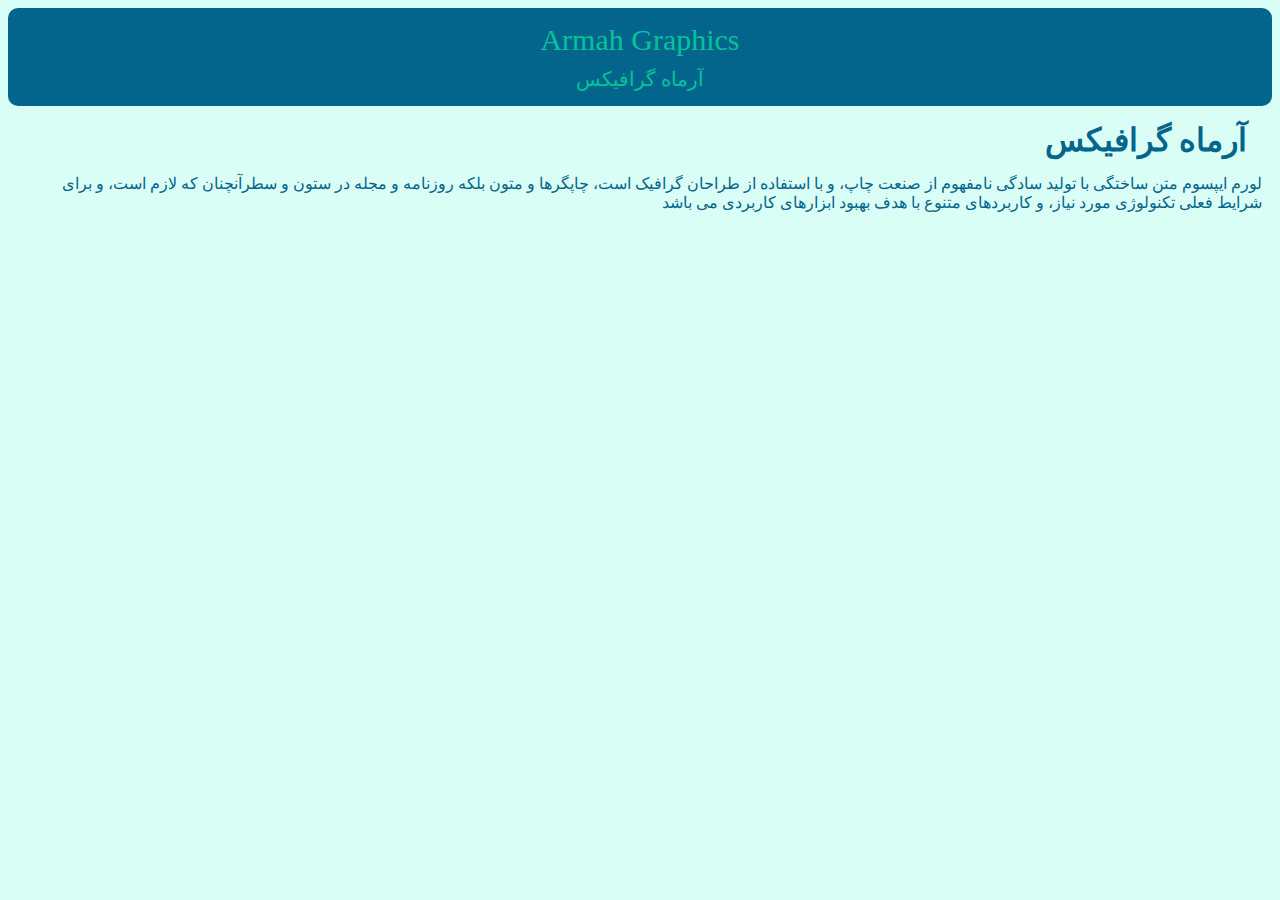
==== index.html @ c8cd3c6c "Web Site Files" ====
<!DOCTYPE html>
<html lang="en">
    <head>
        <link rel="stylesheet" href="style.css">
        <meta name="theme-color" content="#4285f4">
        <meta name="msapplication-navbutton-color" content="#4285f4">
        <meta name="apple-mobile-web-app-status-bar-style" content="#4285f4">
        <meta charset="UTF-8">
        <meta http-equiv="X-UA-Compatible" content="IE=edge">
        <meta name="viewport" content="width=device-width, initial-scale=1.0">
        <title>Armah Graphics</title>
    </head>
    <body>
        <header>
            <div class="header-div">
                <p class="header-text">Armah Graphics</p>
                <p class="header-text-fa">آرماه گرافیکس</p>
            </div>
        </header>
        <main>
            <section>
                <h1 class="sec-header">آرماه گرافیکس</h1>
                <p class="about-page">لورم ایپسوم متن ساختگی با تولید سادگی نامفهوم از صنعت چاپ، و با استفاده از طراحان گرافیک است، چاپگرها و متون بلکه روزنامه و مجله در ستون و سطرآنچنان که لازم است، و برای شرایط فعلی تکنولوژی مورد نیاز، و کاربردهای متنوع با هدف بهبود ابزارهای کاربردی می باشد</p>
            </section>
        </main>
    </body>
</html>
---- style.css ----
.header-text{
    margin: 10px;
    font-family:"FRIZON";
    font-size: 30px;
    text-align: center;
    color: #04c39b;
}
.header-text-fa{
    margin: 10px;
    font-family:"IRANSansWeb";
    font-size: 20px;
    text-align: center;
    color: #04c39b;
}
.header-div{
    padding: 5px;
    border-radius: 10px;
    background-color: #04658c;
}
body{
    background-color: #dafff7;
}
.sec-header{
    margin: 15px;
    margin-right: 25px;
    margin-top: 20ps;
    text-align: right;
    font-family: "IRANSansWeb";
    color: #04658c;
}
.about-page{
    margin: 10px;
    text-align: right;
    font-family: "IRANSansWeb";
    color: #04658c;
}
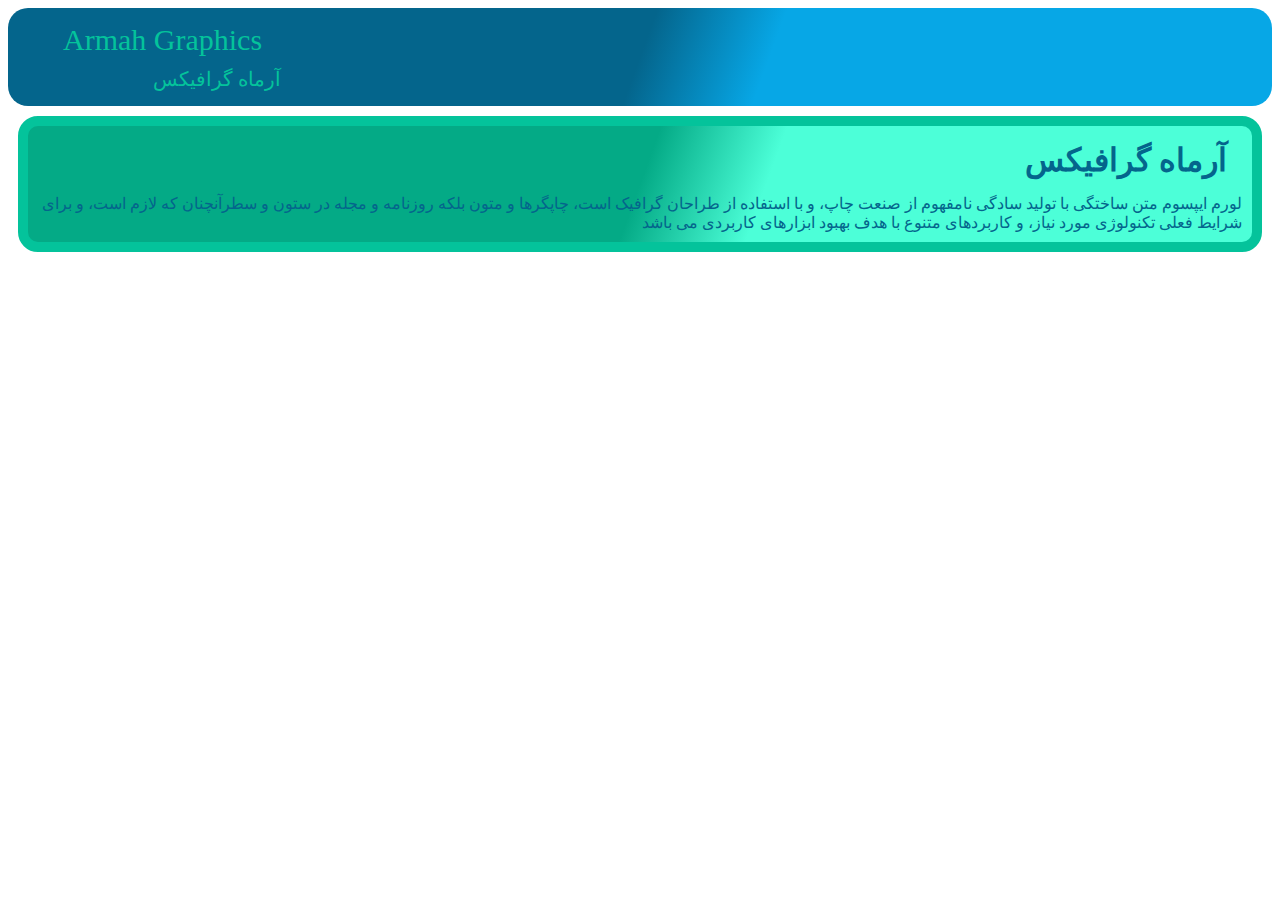
==== commit 6bf846f3: "Add files via upload" ====
--- a/index.html
+++ b/index.html
@@ -2,9 +2,9 @@
 <html lang="en">
     <head>
         <link rel="stylesheet" href="style.css">
-        <meta name="theme-color" content="#4285f4">
-        <meta name="msapplication-navbutton-color" content="#4285f4">
-        <meta name="apple-mobile-web-app-status-bar-style" content="#4285f4">
+        <meta name="theme-color" content="#04c39b">
+        <meta name="msapplication-navbutton-color" content="#04c39b">
+        <meta name="apple-mobile-web-app-status-bar-style" content="#04c39b">
         <meta charset="UTF-8">
         <meta http-equiv="X-UA-Compatible" content="IE=edge">
         <meta name="viewport" content="width=device-width, initial-scale=1.0">
@@ -19,8 +19,10 @@
         </header>
         <main>
             <section>
-                <h1 class="sec-header">آرماه گرافیکس</h1>
-                <p class="about-page">لورم ایپسوم متن ساختگی با تولید سادگی نامفهوم از صنعت چاپ، و با استفاده از طراحان گرافیک است، چاپگرها و متون بلکه روزنامه و مجله در ستون و سطرآنچنان که لازم است، و برای شرایط فعلی تکنولوژی مورد نیاز، و کاربردهای متنوع با هدف بهبود ابزارهای کاربردی می باشد</p>
+                <div class="section-1">
+                    <h1 class="sec-header">آرماه گرافیکس</h1>
+                    <p class="about-page">لورم ایپسوم متن ساختگی با تولید سادگی نامفهوم از صنعت چاپ، و با استفاده از طراحان گرافیک است، چاپگرها و متون بلکه روزنامه و مجله در ستون و سطرآنچنان که لازم است، و برای شرایط فعلی تکنولوژی مورد نیاز، و کاربردهای متنوع با هدف بهبود ابزارهای کاربردی می باشد</p>
+                </div>
             </section>
         </main>
     </body>
--- a/style.css
+++ b/style.css
@@ -1,24 +1,26 @@
 .header-text{
     margin: 10px;
+    margin-left: 50px;
     font-family:"FRIZON";
     font-size: 30px;
-    text-align: center;
+    text-align: left;
     color: #04c39b;
 }
 .header-text-fa{
     margin: 10px;
+    margin-left: 140px;
     font-family:"IRANSansWeb";
     font-size: 20px;
-    text-align: center;
+    text-align: left;
     color: #04c39b;
 }
 .header-div{
+    background: linear-gradient(110deg, #04658c 50%, #07a7e6 60%);
     padding: 5px;
-    border-radius: 10px;
-    background-color: #04658c;
+    border-radius: 20px;
 }
 body{
-    background-color: #dafff7;
+    background-color: #ffffff;
 }
 .sec-header{
     margin: 15px;
@@ -33,4 +35,11 @@
     text-align: right;
     font-family: "IRANSansWeb";
     color: #04658c;
+}
+.section-1{
+    background: linear-gradient(110deg, #04aa86 50%, #4cffd8 60%);
+    margin: 10px;
+    background-color: #04c39b;
+    border: solid #04c39b 10px;
+    border-radius: 20px;
 }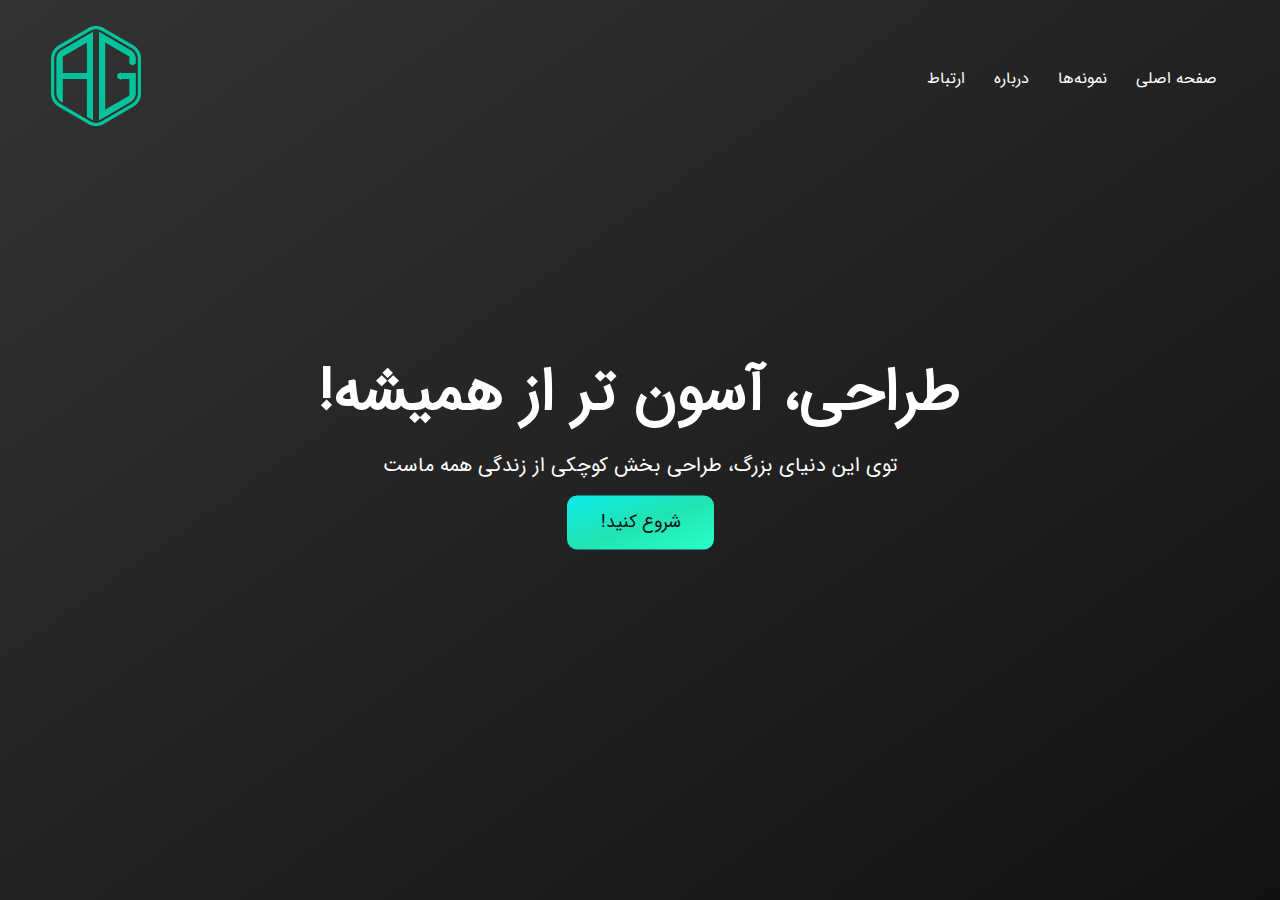
==== commit b3099775: "Add files via upload" ====
--- a/index.html
+++ b/index.html
@@ -1,29 +1,49 @@
 <!DOCTYPE html>
 <html lang="en">
-    <head>
-        <link rel="stylesheet" href="style.css">
-        <meta name="theme-color" content="#04c39b">
-        <meta name="msapplication-navbutton-color" content="#04c39b">
-        <meta name="apple-mobile-web-app-status-bar-style" content="#04c39b">
-        <meta charset="UTF-8">
-        <meta http-equiv="X-UA-Compatible" content="IE=edge">
-        <meta name="viewport" content="width=device-width, initial-scale=1.0">
-        <title>Armah Graphics</title>
-    </head>
-    <body>
-        <header>
-            <div class="header-div">
-                <p class="header-text">Armah Graphics</p>
-                <p class="header-text-fa">آرماه گرافیکس</p>
+<head>
+    <style>
+        @font-face {
+            font-family: iransans;
+            src: url(/assests/Fonts/IRANSansWeb.cdb1.ttf);
+        }
+    </style>
+    <link rel="stylesheet" href="assests/css/style.css">
+    <meta name="theme-color" content="#04c39b">
+    <meta name="msapplication-navbutton-color" content="#04c39b">
+    <meta name="apple-mobile-web-app-status-bar-style" content="#04c39b">
+    <meta charset="UTF-8">
+    <meta http-equiv="X-UA-Compatible" content="IE=edge">
+    <meta name="viewport" content="width=device-width, initial-scale=1.0">
+    <title>Armah Graphics</title>
+</head>
+<body>
+    <header>
+        <nav>
+            <a href="index.html"><img src="assests/Images/logog.png"></a>
+            <div class="nav-links">
+                <a href="">ارتباط</a>
+                <a href="">درباره</a>
+                <a href="">نمونه‌ها</a>
+                <a href="">صفحه اصلی</a>
             </div>
-        </header>
-        <main>
-            <section>
-                <div class="section-1">
-                    <h1 class="sec-header">آرماه گرافیکس</h1>
-                    <p class="about-page">لورم ایپسوم متن ساختگی با تولید سادگی نامفهوم از صنعت چاپ، و با استفاده از طراحان گرافیک است، چاپگرها و متون بلکه روزنامه و مجله در ستون و سطرآنچنان که لازم است، و برای شرایط فعلی تکنولوژی مورد نیاز، و کاربردهای متنوع با هدف بهبود ابزارهای کاربردی می باشد</p>
+            <button class="hamburger">
+                <div class="bar"></div>
+            </button>
+            <nav class="mobile-nav">
+                <div class="mobile-nav-links">
+                    <a href="">صفحه اصلی</a>
+                    <a href="">نمونه‌ها</a>
+                    <a href="">درباره</a>
+                    <a href="">ارتباط</a>
                 </div>
-            </section>
-        </main>
-    </body>
+            </nav>
+        </nav>
+        <div class="welcome">
+        <h1>!طراحی، آسون تر از همیشه</h1>
+        <p>توی این دنیای بزرگ، طراحی بخش کوچکی از زندگی همه ماست</p>
+        <a href="#" class="start-btn">!شروع کنید</a>
+        </div>
+    </header>
+    <script src="assests/js/main.js"></script>
+</body>
 </html>--- a/assests/css/style.css
+++ b/assests/css/style.css
@@ -0,0 +1,178 @@
+* {
+    font-family: iransans;
+    margin: 0;
+    padding: 0;
+}
+header{
+    min-height: 100vh;
+    width: 100%;
+    background-image: linear-gradient(to bottom right, #333333, #121212);
+    background-size: cover;
+    background-position: center;
+    position: relative;
+}
+header.actived{
+    background-color: #222b38;
+    background-image: none;
+}
+header nav{
+    display: flex;
+    justify-content: space-between;
+    padding: 2% 4%;
+    align-items: center;
+}
+nav img{
+    width: 90px;
+    height: 100px;
+}
+.nav-links{
+    flex: 1;
+    text-align: right;
+}
+.nav-links a{
+    display: inline-block;
+    padding: 8px 12px;
+    position: relative;
+    color: #fff;
+    text-decoration: none;
+}
+.nav-links a::after{
+    content: '';
+    display: block;
+    width: 0%;
+    height: 2px;
+    margin: auto;
+    background: #03c39a;
+    transition: 0.4s;
+}
+.nav-links a:hover::after{
+    width: 100%;
+}
+.mobile-nav{
+    display: block;
+    position: fixed;
+    top: 0;
+    left: 100%;
+    width: 100%;
+    min-height: 100vh;
+    z-index: 98;
+    background-color: #222b38;
+    margin-top: 120px;
+    transition: 0.4s;
+}
+.mobile-nav.actived{
+    left: 0;
+}
+.mobile-nav a{
+    display: block;
+    text-align: center;
+    margin: 0 auto 16px;
+    width: 100%;
+    max-width: 200px;
+    padding: 12px 16px;
+    background-color: #233572;
+    text-decoration: none;
+    color: #fff;
+    transition: 0.3s;
+}
+.mobile-nav a:hover{
+    background-color: #344fa8;
+}
+.hamburger{
+    display: block;
+    width: 35px;
+    height: 35px;
+    cursor: pointer;
+    background: none;
+    appearance: none;
+    border: none;
+    outline: none;
+}
+.hamburger .bar, .hamburger:after, .hamburger:before{
+    content: '';
+    display: block;
+    width: 100%;
+    height: 5px;
+    background-color: #03c39a;
+    margin: 6px 0px;
+    transition: 0.4s;
+}
+.hamburger.actived:before{
+    transform: rotate(-45deg) translate(-9px, 6px);
+}
+.hamburger.actived:after{
+    transform: rotate(45deg) translate(-9px, -7px);
+}
+.hamburger.actived .bar{
+    opacity: 0;
+}
+.welcome{
+    width: 90%;
+    color: #fff;
+    position: absolute;
+    top: 50%;
+    left: 50%;
+    transform: translate(-50%,-50%);
+    text-align: center;
+}
+.welcome h1{
+    font-size: 60px;
+}
+.welcome p{
+    font-size: 20px;
+    padding: 10px;
+}
+.start-btn{
+    display: inline-block;
+    text-decoration: none;
+    color: #121212;
+    font-size: 18px;
+    padding: 12px 34px;
+    margin: 5px;
+    border-radius: 10px;
+    background-image: linear-gradient(to bottom right, #0CEBEB, #20E3B2, #29FFC6);
+}
+.start-btn::after{
+    content: '';
+    display: block;
+    width: 0%;
+    height: 2px;
+    margin: auto;
+    background: #121212;
+    transition: 0.4s;
+}
+.start-btn:hover::after{
+    width: 100%;
+}
+@media (max-width: 768px) {
+    nav img{
+        padding-top: 4%;
+        width: 80px;
+        height: 90px;
+    }
+    .hamburger{
+        margin-right: 2%;
+    }
+    .welcome h1{
+        font-size: 30px;
+    }
+    .welcome p{
+        margin-top: 15px;
+        font-size: 16px;
+    }
+    .start-btn{
+        margin-top: 30px;
+        font-size: 16px;
+    }
+    .nav-links{
+        display: none;
+    }
+}
+@media (min-width:1024px) {
+    .mobile-nav{
+        display: none;
+    }
+    .hamburger{
+        display: none;
+    }
+}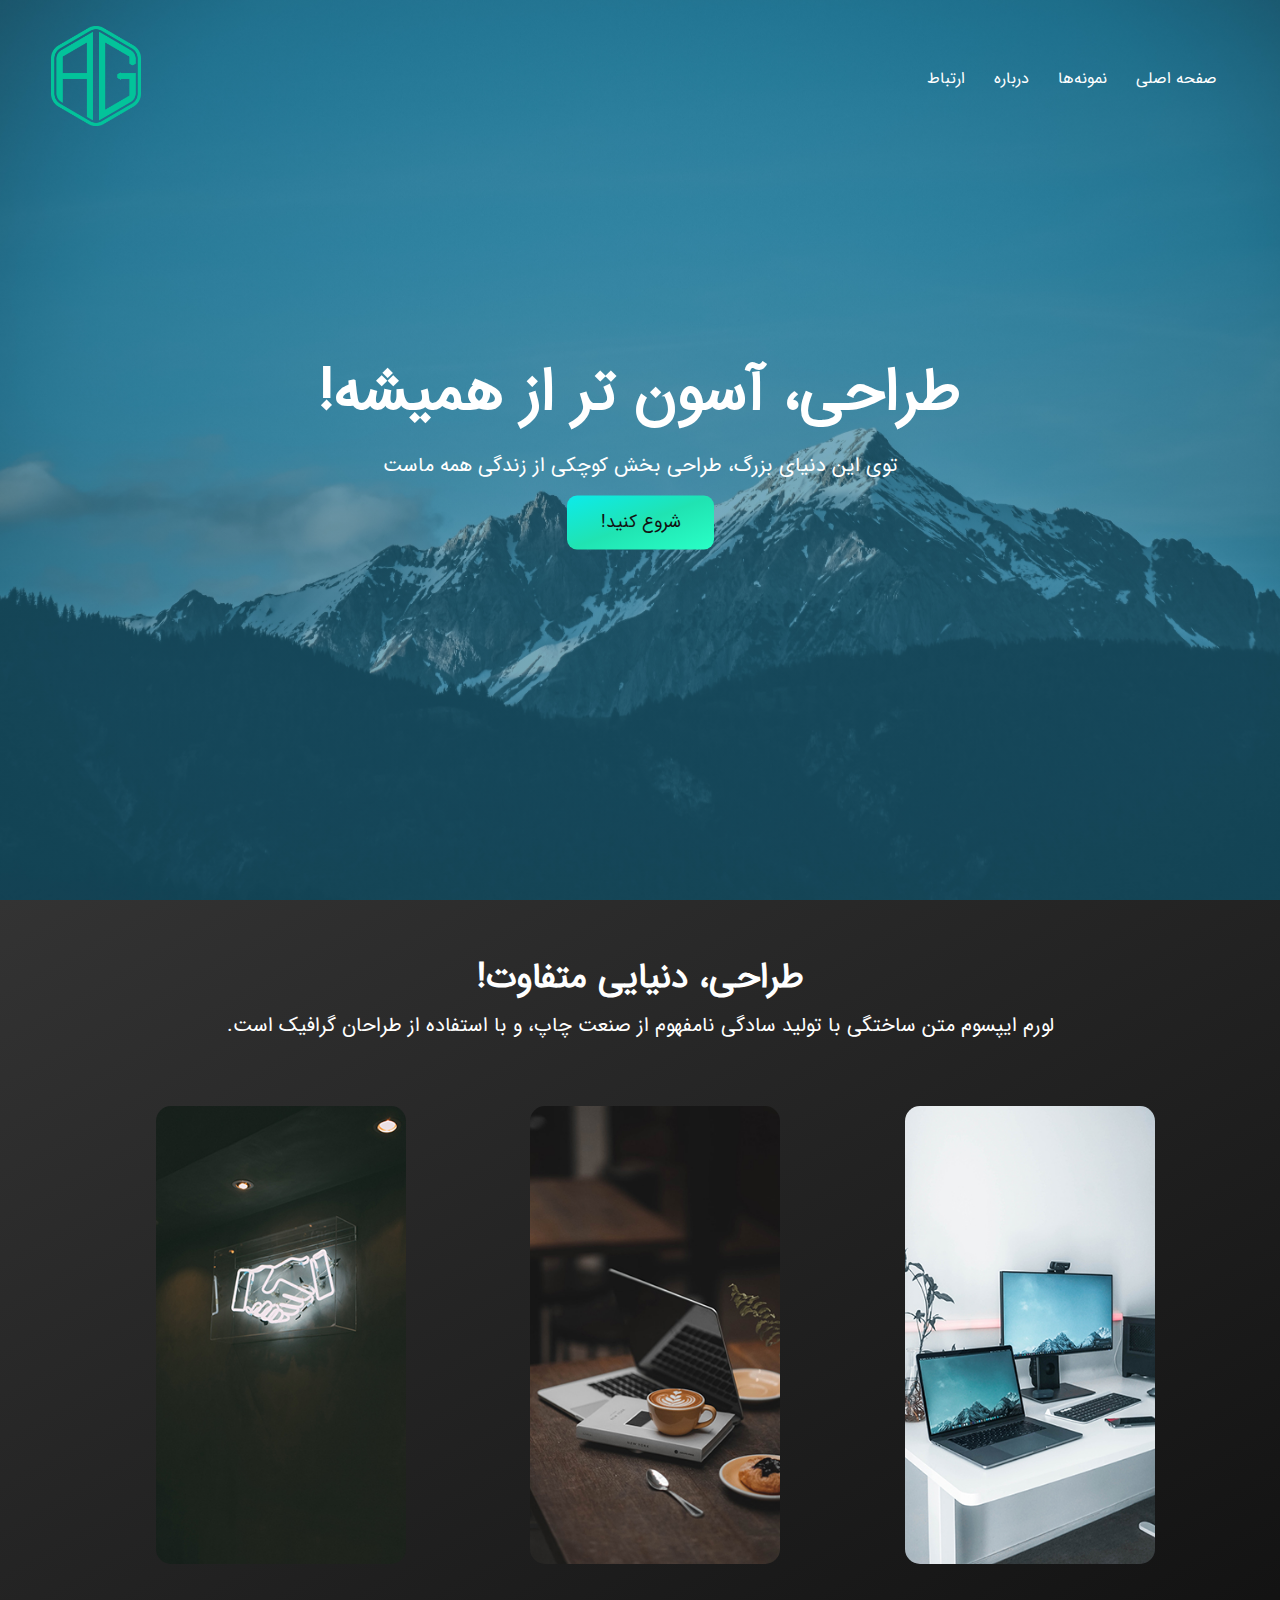
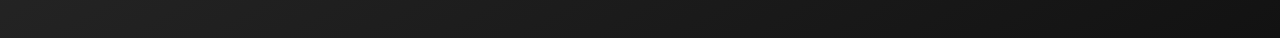
==== commit 243288e7: "Add files via upload" ====
--- a/index.html
+++ b/index.html
@@ -4,10 +4,10 @@
     <style>
         @font-face {
             font-family: iransans;
-            src: url(/assests/Fonts/IRANSansWeb.cdb1.ttf);
+            src: url(../assets/Fonts/IRANSansWeb.cdb1.ttf);
         }
     </style>
-    <link rel="stylesheet" href="assests/css/style.css">
+    <link rel="stylesheet" href="../assets/css/style.css">
     <meta name="theme-color" content="#04c39b">
     <meta name="msapplication-navbutton-color" content="#04c39b">
     <meta name="apple-mobile-web-app-status-bar-style" content="#04c39b">
@@ -19,7 +19,7 @@
 <body>
     <header>
         <nav>
-            <a href="index.html"><img src="assests/Images/logog.png"></a>
+            <a href="index.html"><img src="../assets/Images/logog.png"></a>
             <div class="nav-links">
                 <a href="">ارتباط</a>
                 <a href="">درباره</a>
@@ -44,6 +44,52 @@
         <a href="#" class="start-btn">!شروع کنید</a>
         </div>
     </header>
-    <script src="assests/js/main.js"></script>
+    <main>
+        <div class="projects">
+            <div class="header-text">
+                <h2>!طراحی، دنیایی متفاوت</h2>
+                <p>.لورم ایپسوم متن ساختگی با تولید سادگی نامفهوم از صنعت چاپ، و با استفاده از طراحان گرافیک است</p>
+            </div>
+            <div class="grid">
+                <div class="image">
+                    <figure class="figur">
+                        <img src="../assets/Images/img 1.jpg">
+                        <figcaption>
+                            <span>
+                                <h2>همکاری سودمند</h2>
+                                <p>همکاری با ما، از هر لحاظ برای شما سودمند است، چه کوتاه مدت چه بلند مدت</p>
+                            </span>
+                        </figcaption>
+                        <a></a>
+                    </figure>
+                </div>
+                <div class="image">
+                    <figure class="figur">
+                        <img src="../assets/Images/img 2.jpg">
+                        <figcaption>
+                            <span>
+                                <h2>همکاری لذت بخش</h2>
+                                <p>همکاری با ما، برای شما لذت بخش خواهد بود، چون نتیجه کار لذت بخش است</p>
+                            </span>
+                        </figcaption>
+                        <a></a>
+                    </figure>
+                </div>
+                <div class="image">
+                    <figure class="figur">
+                        <img src="../assets/Images/img 3.jpg">
+                        <figcaption>
+                            <span>
+                                <h2>همکاری تخصصی</h2>
+                                <p>همکاری با ما، کاملا تخصص محور پیش خواهد رفت زیرا که این تخصص ما است</p>
+                            </span>
+                        </figcaption>
+                        <a></a>
+                    </figure>
+                </div>
+            </div>
+        </div>
+    </main>
+    <script src="../assets/js/main.js"></script>
 </body>
 </html>--- a/assets/css/style.css
+++ b/assets/css/style.css
@@ -0,0 +1,416 @@
+* {
+  font-family: iransans;
+  margin: 0;
+  padding: 0;
+  box-sizing: border-box;
+}
+
+/* Header And Navigation */
+
+header {
+  min-height: 100vh;
+  width: 100%;
+  background-image: linear-gradient(rgba(4, 102, 141, 0.5),rgba(4, 102, 141, 0.5)),url(../Images/Banner.jpg);
+  background-size: cover;
+  background-position: center;
+  position: relative;
+}
+
+header.actived {
+  background-color: #222b38;
+  background-image: none;
+}
+
+header nav {
+  display: flex;
+  justify-content: space-between;
+  padding: 2% 4%;
+  align-items: center;
+}
+
+nav img {
+  width: 90px;
+  height: 100px;
+}
+
+.nav-links {
+  flex: 1;
+  text-align: right;
+}
+
+.nav-links a {
+  display: inline-block;
+  padding: 8px 12px;
+  position: relative;
+  color: #fff;
+  text-decoration: none;
+}
+
+.nav-links a::after {
+  content: '';
+  display: block;
+  width: 0%;
+  height: 2px;
+  margin: auto;
+  background: #03c39a;
+  transition: 0.4s;
+}
+
+.nav-links a:hover::after {
+  width: 100%;
+}
+
+/* Mobile Navigation */
+
+.mobile-nav {
+  display: block;
+  position: fixed;
+  top: 0;
+  left: 100%;
+  width: 100%;
+  min-height: 100vh;
+  z-index: 98;
+  background-color: #222b38;
+  margin-top: 120px;
+  transition: 0.4s;
+}
+
+.mobile-nav.actived {
+  left: 0;
+}
+
+.mobile-nav a {
+  display: block;
+  text-align: center;
+  margin: 0 auto 16px;
+  width: 100%;
+  max-width: 200px;
+  padding: 12px 16px;
+  background-color: #233572;
+  text-decoration: none;
+  color: #fff;
+  transition: 0.3s;
+}
+
+.mobile-nav a:hover {
+  background-color: #344fa8;
+}
+
+.hamburger {
+  display: block;
+  width: 35px;
+  height: 35px;
+  cursor: pointer;
+  background: none;
+  appearance: none;
+  border: none;
+  outline: none;
+}
+
+.hamburger .bar, .hamburger:after, .hamburger:before {
+  content: '';
+  display: block;
+  width: 100%;
+  height: 5px;
+  background-color: #03c39a;
+  margin: 6px 0px;
+  transition: 0.4s;
+}
+
+.hamburger.actived:before {
+  transform: rotate(-45deg) translate(-9px, 6px);
+}
+
+.hamburger.actived:after {
+  transform: rotate(45deg) translate(-9px, -7px);
+}
+
+.hamburger.actived .bar {
+  opacity: 0;
+}
+
+/* Header */
+
+.welcome {
+  width: 90%;
+  color: #fff;
+  position: absolute;
+  top: 50%;
+  left: 50%;
+  transform: translate(-50%,-50%);
+  text-align: center;
+}
+
+.welcome h1 {
+  font-size: 60px;
+}
+
+.welcome p {
+  font-size: 20px;
+  padding: 10px;
+}
+
+.start-btn {
+  display: inline-block;
+  text-decoration: none;
+  color: #121212;
+  font-size: 18px;
+  padding: 12px 34px;
+  margin: 5px;
+  border-radius: 10px;
+  background-image: linear-gradient(to bottom right, #0CEBEB, #20E3B2, #29FFC6);
+}
+
+.start-btn::after {
+  content: '';
+  display: block;
+  width: 0%;
+  height: 2px;
+  margin: auto;
+  background: #121212;
+  transition: 0.4s;
+}
+
+.start-btn:hover::after {
+  width: 100%;
+}
+
+.header-text {
+  text-align: center;
+  margin: auto;
+  padding-top: 50px;
+  padding-bottom: 50px;
+  color: #fff;
+}
+
+.header-text h2 {
+  font-size: 35px;
+}
+
+.header-text p {
+  padding: 5px;
+  font-size: 20px;
+}
+
+/* Projects Section */
+
+.projects {
+  background-image: linear-gradient(to bottom right, #333333, #121212);
+  width: 100%;
+  max-width: 1600px;
+  margin: 0 auto;
+  padding-left: 10%;
+  padding-right: 10%;
+  padding-bottom: 5%;
+}
+
+.projects .grid {
+  display: flex;
+  justify-content: space-between;
+}
+
+.grid .image {
+  position: relative;
+  float: left;
+  width: 250px;
+  height: auto;
+  aspect-ratio: 300 / 550;
+  margin: 0 0 0 25px;
+  padding: 0;
+}
+
+.grid div span {
+  position: absolute;
+  bottom: 0px;
+  left: 0;
+  display: block;
+  width: 250px;
+  margin: 0;
+  padding: 0;
+  color: #222;
+  font-size: 18px;
+  text-decoration: none;
+  text-align: center;
+  -webkit-transition: .3s ease-in-out;
+  -moz-transition: .3s ease-in-out;
+  transition: .3s ease-in-out;
+  opacity: 0;
+}
+
+.grid .image img {
+  width: 250px;
+  height: 458px;
+  aspect-ratio: 300 / 550;
+}
+
+.figur {
+  border-radius: 15px;
+  color: #fff;
+  transform: scale(1);
+  position: relative;
+  float: left;
+  overflow: hidden;
+  margin: 10px 1%;
+  width: 250px;
+  height: 458px;
+  aspect-ratio: 300 / 550;
+  color: #000000;
+  text-align: center;
+  overflow: hidden;
+  transition: .3s ease-in-out;
+}
+
+.figur * {
+  transition: all 0.6s ease;
+}
+
+.figur img {
+  opacity: 1;
+  width: 100%;
+  -webkit-transition: opacity 0.35s;
+  transition: opacity 0.35s;
+  -webkit-transition: .3s ease-in-out;
+  transition: .3s ease-in-out;
+}
+
+.figur:after {
+  background: #ffffff;
+  width: 120%;
+  height: 120%;
+  position: absolute;
+  left: 0;
+  bottom: 0;
+  content: '';
+  opacity: 0.75;
+  -webkit-transform: skew(-45deg) scaleX(0);
+  transform: skew(-45deg) scaleX(0);
+  -webkit-transition: all 0.3s ease-in-out;
+  transition: all 0.3s ease-in-out;
+}
+
+.figur figcaption {
+  position: absolute;
+  top: 62%;
+  left: 0;
+  width: 100%;
+  -webkit-transform: translateY(-50%);
+  transform: translateY(-50%);
+  z-index: 1;
+}
+
+.figur span {
+  margin: 0;
+  width: 100%;
+  opacity: 0;
+}
+
+.figur span p {
+  padding: 0 20px;
+  font-size: 0.8em;
+  font-weight: 500;
+}
+
+.figur span h2 {
+  padding: 0 15px;
+  display: inline-block;
+  font-weight: bold;
+}
+
+.figur a {
+  left: 0;
+  right: 0;
+  top: 0;
+  bottom: 0;
+  position: absolute;
+  z-index: 1;
+}
+
+.figur:hover:after,
+.figur.hover:after {
+  -webkit-transform: skew(-45deg) scaleX(1);
+  transform: skew(-45deg) scaleX(1);
+  transition: all 400ms cubic-bezier(0.175, 0.885, 0.32, 1.275);
+}
+
+.figur:hover figcaption span,
+.figur.hover figcaption span {
+  -webkit-transform: translate3d(0%, 0%, 0);
+  transform: translate3d(0%, 0%, 0);
+  -webkit-transition-delay: 0.2s;
+  transition-delay: 0.2s;
+}
+
+.figur:hover figcaption span,
+.figur.hover figcaption span {
+  opacity: 1;
+}
+
+.figur:hover figcaption span,
+.figur.hover figcaption span {
+  opacity: 0.7;
+}
+
+.figur:hover img {
+  transform: scale(1.3);
+}
+
+/* Responsiving */
+
+@media (max-width: 768px) {
+  nav img{
+      padding-top: 4%;
+      width: 70px;
+      height: 80px;
+  }
+
+  .grid {
+    flex-direction: column;
+  }
+
+  .grid .image {
+    margin: 0 0 20px 17.5px;
+    padding: 0;
+  }
+
+  .hamburger{
+      margin-right: 2%;
+  }
+
+  .welcome h1{
+      font-size: 27px;
+  }
+
+  .welcome p{
+      margin-top: 15px;
+      font-size: 16px;
+  }
+
+  .header-text h2{
+      font-size: 25px;
+  }
+
+  .header-text p{
+      font-size: 16px;
+  }
+
+  .start-btn{
+      margin-top: 30px;
+      font-size: 16px;
+  }
+
+  .nav-links{
+      display: none;
+  }
+
+}
+
+@media (min-width:768px) {
+  .mobile-nav{
+      display: none;
+  }
+
+  .hamburger{
+      display: none;
+  }
+  
+}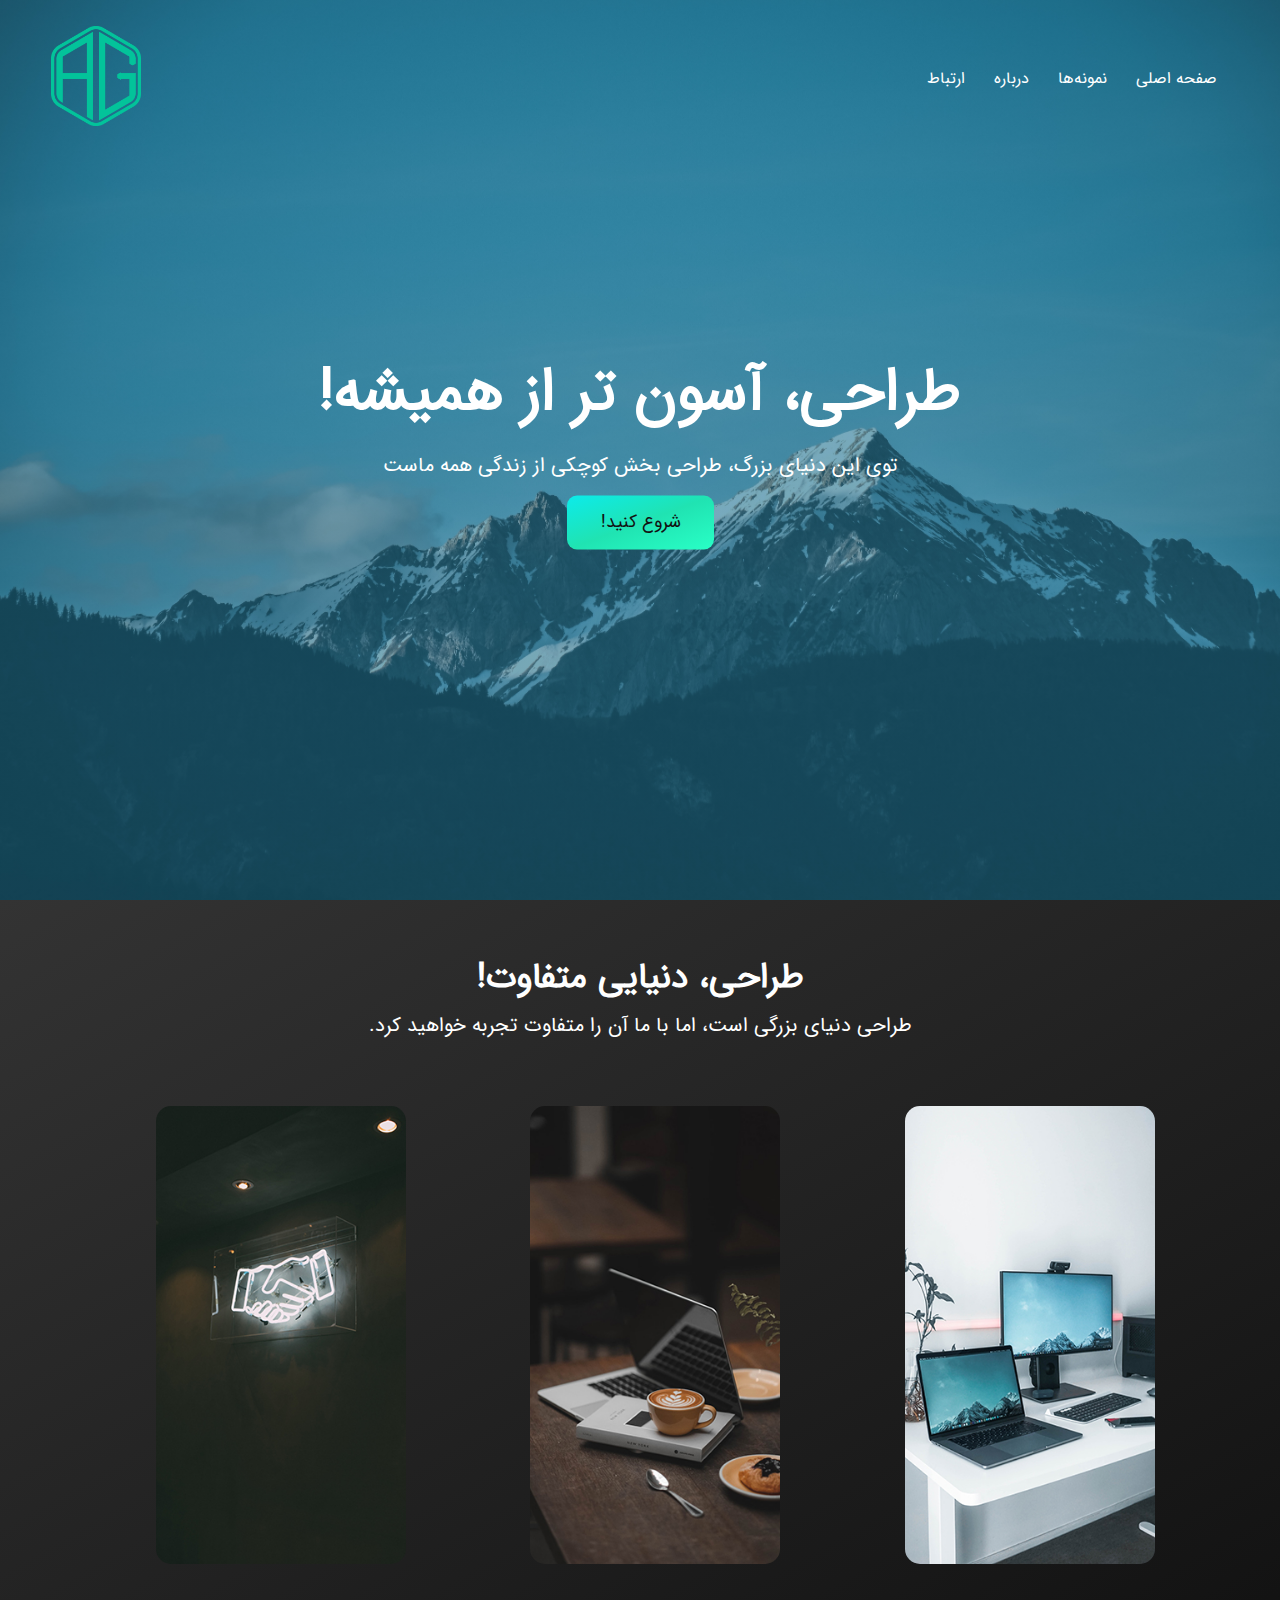
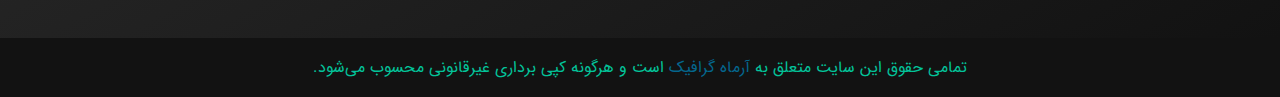
==== commit 75cf8316: "Update Site" ====
--- a/index.html
+++ b/index.html
@@ -4,22 +4,23 @@
     <style>
         @font-face {
             font-family: iransans;
-            src: url(../assets/Fonts/IRANSansWeb.cdb1.ttf);
+            src: url(./assets/Fonts/IRANSansWeb.cdb1.ttf);
         }
     </style>
-    <link rel="stylesheet" href="../assets/css/style.css">
+    <link rel="stylesheet" href="./assets/css/style.css">
     <meta name="theme-color" content="#04c39b">
     <meta name="msapplication-navbutton-color" content="#04c39b">
     <meta name="apple-mobile-web-app-status-bar-style" content="#04c39b">
     <meta charset="UTF-8">
     <meta http-equiv="X-UA-Compatible" content="IE=edge">
     <meta name="viewport" content="width=device-width, initial-scale=1.0">
+    <script src="https://ajax.googleapis.com/ajax/libs/jquery/3.6.0/jquery.min.js"></script>
     <title>Armah Graphics</title>
 </head>
 <body>
     <header>
         <nav>
-            <a href="index.html"><img src="../assets/Images/logog.png"></a>
+            <a href="index.html"><img src="./assets/Images/logog.png"></a>
             <div class="nav-links">
                 <a href="">ارتباط</a>
                 <a href="">درباره</a>
@@ -47,13 +48,13 @@
     <main>
         <div class="projects">
             <div class="header-text">
-                <h2>!طراحی، دنیایی متفاوت</h2>
-                <p>.لورم ایپسوم متن ساختگی با تولید سادگی نامفهوم از صنعت چاپ، و با استفاده از طراحان گرافیک است</p>
+                <h2 class="white">!طراحی، دنیایی متفاوت</h2>
+                <p>.طراحی دنیای بزرگی است، اما با ما آن را متفاوت تجربه خواهید کرد</p>
             </div>
             <div class="grid">
                 <div class="image">
-                    <figure class="figur">
-                        <img src="../assets/Images/img 1.jpg">
+                    <figure class="figur" id="figur1">
+                        <img src="./assets/Images/img 1.jpg">
                         <figcaption>
                             <span>
                                 <h2>همکاری سودمند</h2>
@@ -64,8 +65,8 @@
                     </figure>
                 </div>
                 <div class="image">
-                    <figure class="figur">
-                        <img src="../assets/Images/img 2.jpg">
+                    <figure class="figur" id="figur2">
+                        <img src="./assets/Images/img 2.jpg">
                         <figcaption>
                             <span>
                                 <h2>همکاری لذت بخش</h2>
@@ -76,8 +77,8 @@
                     </figure>
                 </div>
                 <div class="image">
-                    <figure class="figur">
-                        <img src="../assets/Images/img 3.jpg">
+                    <figure class="figur" id="figur3">
+                        <img src="./assets/Images/img 3.jpg">
                         <figcaption>
                             <span>
                                 <h2>همکاری تخصصی</h2>
@@ -90,6 +91,11 @@
             </div>
         </div>
     </main>
-    <script src="../assets/js/main.js"></script>
+    <footer>
+        <div class="copy_right">
+            <p>.تمامی حقوق این سایت متعلق به<a href=""> آرماه گرافیک </a>است و هرگونه کپی برداری غیرقانونی محسوب می‌شود</p>
+        </div>
+    </footer>
+    <script src="./assets/js/main.js"></script>
 </body>
 </html>--- a/assets/css/style.css
+++ b/assets/css/style.css
@@ -111,21 +111,23 @@
   content: '';
   display: block;
   width: 100%;
-  height: 5px;
+  height: 4px;
   background-color: #03c39a;
   margin: 6px 0px;
-  transition: 0.4s;
+  border-radius: 25px;
+  transition: .4s;
 }
 
 .hamburger.actived:before {
-  transform: rotate(-45deg) translate(-9px, 6px);
+  transform: rotate(-45deg) translate(-7px, 6px);
 }
 
 .hamburger.actived:after {
-  transform: rotate(45deg) translate(-9px, -7px);
+  transform: rotate(45deg) translate(-8px, -7px);
 }
 
 .hamburger.actived .bar {
+  transform: translate(-40px);
   opacity: 0;
 }
 
@@ -187,6 +189,14 @@
   font-size: 35px;
 }
 
+.header-text .white {
+  color: #fff;
+}
+
+.header-text .blue {
+  color: #0CEBEB;
+}
+
 .header-text p {
   padding: 5px;
   font-size: 20px;
@@ -271,10 +281,50 @@
   transition: opacity 0.35s;
   -webkit-transition: .3s ease-in-out;
   transition: .3s ease-in-out;
+  box-shadow: #fff;
+}
+
+.figur figcaption {
+  position: absolute;
+  top: 62%;
+  left: 0;
+  width: 100%;
+  -webkit-transform: translateY(-50%);
+  transform: translateY(-50%);
+  z-index: 1;
+}
+
+.figur span {
+  margin: 0;
+  width: 100%;
+  opacity: 0;
+}
+
+.figur span p {
+  padding: 0 20px;
+  font-size: 0.8em;
+  font-weight: 500;
+  color: #fff;
+}
+
+.figur span h2 {
+  padding: 0 15px;
+  display: inline-block;
+  font-weight: bold;
+  color: #fff;
+}
+
+.figur a {
+  left: 0;
+  right: 0;
+  top: 0;
+  bottom: 0;
+  position: absolute;
+  z-index: 1;
 }
 
 .figur:after {
-  background: #ffffff;
+  background: #04668d;
   width: 120%;
   height: 120%;
   position: absolute;
@@ -284,65 +334,22 @@
   opacity: 0.75;
   -webkit-transform: skew(-45deg) scaleX(0);
   transform: skew(-45deg) scaleX(0);
-  -webkit-transition: all 0.3s ease-in-out;
-  transition: all 0.3s ease-in-out;
-}
-
-.figur figcaption {
-  position: absolute;
-  top: 62%;
-  left: 0;
-  width: 100%;
-  -webkit-transform: translateY(-50%);
-  transform: translateY(-50%);
-  z-index: 1;
-}
-
-.figur span {
-  margin: 0;
-  width: 100%;
-  opacity: 0;
-}
-
-.figur span p {
-  padding: 0 20px;
-  font-size: 0.8em;
-  font-weight: 500;
-}
-
-.figur span h2 {
-  padding: 0 15px;
-  display: inline-block;
-  font-weight: bold;
-}
-
-.figur a {
-  left: 0;
-  right: 0;
-  top: 0;
-  bottom: 0;
-  position: absolute;
-  z-index: 1;
-}
-
-.figur:hover:after,
-.figur.hover:after {
+  -webkit-transition: all .5s ease-in-out;
+  transition: all .5s ease-in-out;
+}
+
+.figur:hover:after, .figur.hover:after {
   -webkit-transform: skew(-45deg) scaleX(1);
   transform: skew(-45deg) scaleX(1);
-  transition: all 400ms cubic-bezier(0.175, 0.885, 0.32, 1.275);
+  transition: all .5s cubic-bezier(0.175, 0.885, 0.32, 1.275);
 }
 
 .figur:hover figcaption span,
 .figur.hover figcaption span {
   -webkit-transform: translate3d(0%, 0%, 0);
   transform: translate3d(0%, 0%, 0);
-  -webkit-transition-delay: 0.2s;
-  transition-delay: 0.2s;
-}
-
-.figur:hover figcaption span,
-.figur.hover figcaption span {
-  opacity: 1;
+  -webkit-transition-delay: .4s;
+  transition-delay: .4s;
 }
 
 .figur:hover figcaption span,
@@ -350,8 +357,26 @@
   opacity: 0.7;
 }
 
-.figur:hover img {
+.figur:hover img,
+.figur.hover img {
   transform: scale(1.3);
+}
+
+/* Footer */
+
+.copy_right {
+  background: #121212;
+}
+
+.copy_right p {
+  color: #03c39a;
+  text-align: center;
+  padding: 17px;
+}
+
+.copy_right a {
+  color: #04668d;
+  text-decoration:  none;
 }
 
 /* Responsiving */
